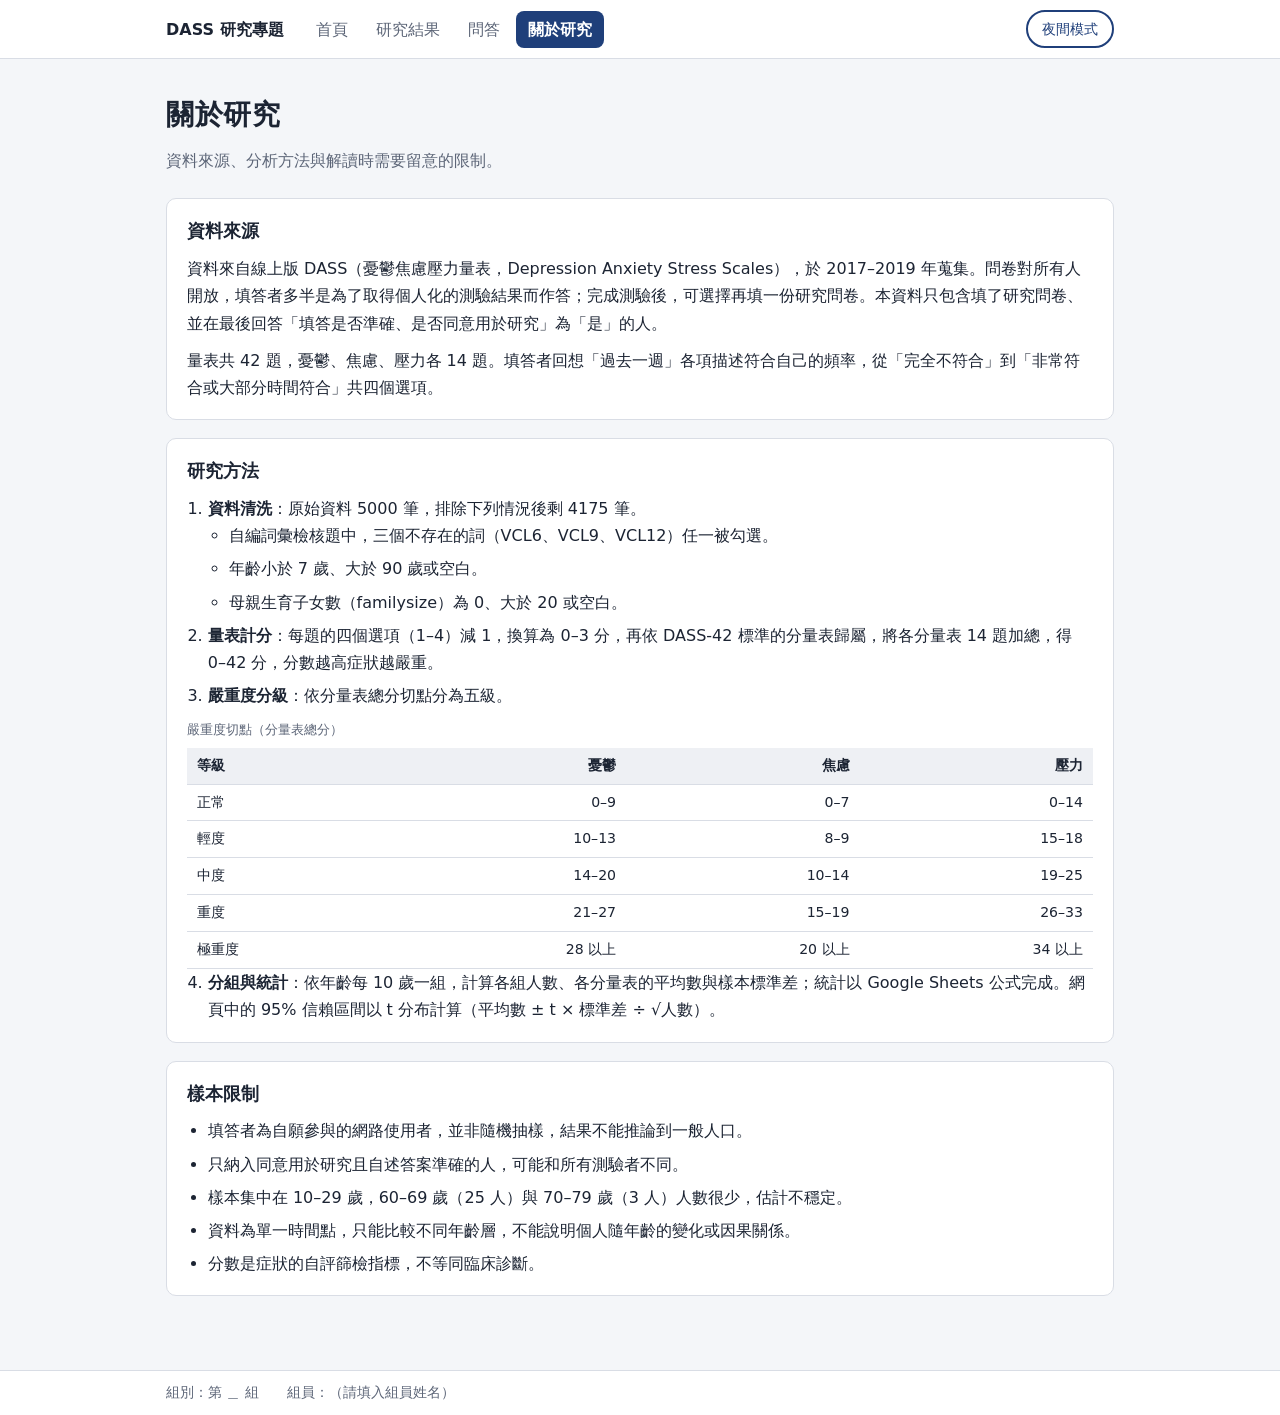
==== about.html @ f962d0a9 "網站改為多分頁格式" ====
<!DOCTYPE html>
<html lang="zh-Hant">
<head>
<meta charset="UTF-8">
<meta name="viewport" content="width=device-width, initial-scale=1">
<title>關於研究｜年齡與憂鬱、焦慮、壓力的關係</title>
<link rel="stylesheet" href="style.css">
</head>
<body>
<header class="site">
  <div class="site-in">
    <a class="brand" href="index.html">DASS 研究專題</a>
    <nav aria-label="主要導覽"><a href="index.html">首頁</a><a href="results.html">研究結果</a><a href="ask.html">問答</a><a href="about.html" aria-current="page">關於研究</a></nav>
    <button type="button" id="themeBtn" aria-pressed="false">夜間模式</button>
  </div>
</header>
<main>
<h1>關於研究</h1>
<p class="lead">資料來源、分析方法與解讀時需要留意的限制。</p>

<section class="card prose">
  <h2>資料來源</h2>
  <p>資料來自線上版 DASS（憂鬱焦慮壓力量表，Depression Anxiety Stress Scales），於 2017–2019 年蒐集。問卷對所有人開放，填答者多半是為了取得個人化的測驗結果而作答；完成測驗後，可選擇再填一份研究問卷。本資料只包含填了研究問卷、並在最後回答「填答是否準確、是否同意用於研究」為「是」的人。</p>
  <p>量表共 42 題，憂鬱、焦慮、壓力各 14 題。填答者回想「過去一週」各項描述符合自己的頻率，從「完全不符合」到「非常符合或大部分時間符合」共四個選項。</p>
</section>

<section class="card prose">
  <h2>研究方法</h2>
  <ol>
    <li><b>資料清洗</b>：原始資料 5000 筆，排除下列情況後剩 4175 筆。
      <ul>
        <li>自編詞彙檢核題中，三個不存在的詞（VCL6、VCL9、VCL12）任一被勾選。</li>
        <li>年齡小於 7 歲、大於 90 歲或空白。</li>
        <li>母親生育子女數（familysize）為 0、大於 20 或空白。</li>
      </ul>
    </li>
    <li><b>量表計分</b>：每題的四個選項（1–4）減 1，換算為 0–3 分，再依 DASS-42 標準的分量表歸屬，將各分量表 14 題加總，得 0–42 分，分數越高症狀越嚴重。</li>
    <li><b>嚴重度分級</b>：依分量表總分切點分為五級。</li>
  </ol>
  <div class="tbl">
    <table>
      <caption>嚴重度切點（分量表總分）</caption>
      <thead><tr><th>等級</th><th>憂鬱</th><th>焦慮</th><th>壓力</th></tr></thead>
      <tbody>
        <tr><td>正常</td><td>0–9</td><td>0–7</td><td>0–14</td></tr>
        <tr><td>輕度</td><td>10–13</td><td>8–9</td><td>15–18</td></tr>
        <tr><td>中度</td><td>14–20</td><td>10–14</td><td>19–25</td></tr>
        <tr><td>重度</td><td>21–27</td><td>15–19</td><td>26–33</td></tr>
        <tr><td>極重度</td><td>28 以上</td><td>20 以上</td><td>34 以上</td></tr>
      </tbody>
    </table>
  </div>
  <ol start="4">
    <li><b>分組與統計</b>：依年齡每 10 歲一組，計算各組人數、各分量表的平均數與樣本標準差；統計以 Google Sheets 公式完成。網頁中的 95% 信賴區間以 t 分布計算（平均數 ± t × 標準差 ÷ √人數）。</li>
  </ol>
</section>

<section class="card prose">
  <h2>樣本限制</h2>
  <ul>
    <li>填答者為自願參與的網路使用者，並非隨機抽樣，結果不能推論到一般人口。</li>
    <li>只納入同意用於研究且自述答案準確的人，可能和所有測驗者不同。</li>
    <li>樣本集中在 10–29 歲，60–69 歲（25 人）與 70–79 歲（3 人）人數很少，估計不穩定。</li>
    <li>資料為單一時間點，只能比較不同年齡層，不能說明個人隨年齡的變化或因果關係。</li>
    <li>分數是症狀的自評篩檢指標，不等同臨床診斷。</li>
  </ul>
</section>
</main>
<footer class="site-foot">
  <div class="site-in">
    <span>組別：第 ＿ 組</span>
    <span>組員：（請填入組員姓名）</span>
  </div>
</footer>
<script>
(function(){
  var t='';try{t=localStorage.getItem('dass-theme')||''}catch(e){}
  if(t!=='light'&&t!=='dark')t=matchMedia('(prefers-color-scheme: dark)').matches?'dark':'light';
  var b=document.getElementById('themeBtn');
  function ap(x){t=x;document.documentElement.dataset.theme=x;b.setAttribute('aria-pressed',x==='dark')}
  b.addEventListener('click',function(){var x=t==='dark'?'light':'dark';try{localStorage.setItem('dass-theme',x)}catch(e){}ap(x)});
  ap(t);
})();
</script>
</body>
</html>
---- style.css ----
@charset "UTF-8";
:root{color-scheme:light;--ink:#1c2433;--mute:#5d6678;--line:#d9dde5;--bg:#f4f6f9;--card:#fff;--accent:#1f3f7a;--on:#fff;--grid:#e3e6ec;--th:#eef0f4;--tf:#f8f9fb;--gb:#c9ced8;--tipbg:#1c2433;--tipfg:#fff}
:root[data-theme="dark"]{color-scheme:dark;--ink:#e6eaf2;--mute:#a0a9bb;--line:#364055;--bg:#0f141d;--card:#171d29;--accent:#8fb0dc;--on:#101521;--grid:#2a3345;--th:#202838;--tf:#1c2331;--gb:#46526a;--tipbg:#e6eaf2;--tipfg:#101521}
*{box-sizing:border-box}
body{margin:0;display:flex;flex-direction:column;min-height:100vh;background:var(--bg);color:var(--ink);font-family:"Noto Sans TC","PingFang TC","Microsoft JhengHei",system-ui,sans-serif;line-height:1.7}
main{flex:1;width:100%;max-width:980px;margin:0 auto;padding:32px 16px 56px}
a:focus-visible,button:focus-visible{outline:3px solid #f2b134;outline-offset:2px}

/* 導覽列與頁尾 */
.site,.site-foot{background:var(--card)}
.site{border-bottom:1px solid var(--line)}
.site-foot{border-top:1px solid var(--line);color:var(--mute);font-size:.88rem}
.site-in{max-width:980px;margin:0 auto;padding:10px 16px;display:flex;flex-wrap:wrap;align-items:center;gap:8px 20px}
.brand{font-weight:700;color:var(--ink);text-decoration:none}
.site nav{display:flex;flex-wrap:wrap;gap:4px;margin-right:auto}
.site nav a{padding:5px 12px;border-radius:8px;color:var(--mute);text-decoration:none}
.site nav a:hover{background:var(--th)}
.site nav a[aria-current="page"]{background:var(--accent);color:var(--on);font-weight:600}
.site-foot .site-in{gap:4px 28px}
#themeBtn{font:inherit;font-size:.9rem;padding:5px 14px;border-radius:999px;border:2px solid var(--accent);background:var(--card);color:var(--accent);cursor:pointer;white-space:nowrap}
#themeBtn[aria-pressed="true"]{background:var(--accent);color:var(--on)}

/* 一般文字與卡片 */
h1{font-size:1.75rem;margin:0 0 8px;letter-spacing:.02em}
h2{font-size:1.1rem;margin:0 0 8px}
h3{font-size:.98rem;margin:0 0 6px}
.lead{margin:0 0 24px;color:var(--mute);max-width:48em}
.card{background:var(--card);border:1px solid var(--line);border-radius:10px;padding:18px 20px;margin-bottom:18px}
.prose p{margin:0 0 10px}
.prose ul,.prose ol{margin:0 0 10px;padding-left:1.3em}
.prose li{margin-bottom:6px}
.prose :last-child{margin-bottom:0}

/* 首頁 */
.stats,.entries{display:grid;grid-template-columns:repeat(auto-fit,minmax(220px,1fr));gap:14px;margin-bottom:24px}
.stat{background:var(--card);border:1px solid var(--line);border-radius:10px;padding:16px 20px}
.stat .num{font-size:2.2rem;font-weight:700;line-height:1.2;color:var(--accent);font-variant-numeric:tabular-nums}
.stat .cap{color:var(--mute);font-size:.9rem}
.entry{display:block;background:var(--card);border:1px solid var(--line);border-radius:10px;padding:16px 20px;color:inherit;text-decoration:none}
.entry:hover{border-color:var(--accent)}
.entry h3{font-size:1.05rem;color:var(--accent)}
.entry p{margin:0;color:var(--mute);font-size:.9rem}
.badge{display:inline-block;margin-left:8px;padding:0 8px;border-radius:999px;background:var(--th);color:var(--mute);font-size:.75rem;font-weight:400}

/* 問答頁 */
.soon{text-align:center;padding:56px 20px;border-style:dashed}
.soon .big{font-size:1.5rem;font-weight:700;margin-bottom:6px}
.soon p{margin:0;color:var(--mute)}

/* 研究結果頁：控制列 */
.bar{display:flex;flex-wrap:wrap;gap:16px 32px;align-items:flex-end}
.seg{display:inline-flex;border:1px solid var(--accent);border-radius:8px;overflow:hidden}
.seg button{font:inherit;font-size:.95rem;padding:7px 16px;border:0;background:var(--card);color:var(--accent);cursor:pointer}
.seg button[aria-pressed="true"]{background:var(--accent);color:var(--on)}
.seg button+button{border-left:1px solid var(--accent)}
.lg{font-size:.85rem;color:var(--mute);margin-bottom:4px}
.hint{font-size:.8rem;color:var(--mute)}
.tg{display:flex;gap:8px;flex-wrap:wrap}
.tb{font:inherit;font-size:.95rem;font-weight:600;padding:5px 18px;border-radius:999px;border:2px solid var(--c);background:var(--card);color:var(--c);cursor:pointer}
.tb[aria-pressed="true"]{background:var(--c);color:var(--on)}
.chip{display:inline-flex;align-items:center;gap:6px;margin-right:16px;font-size:.95rem}

/* 圖表 */
svg{width:100%;height:auto;display:block}
svg text{font-family:inherit;fill:var(--ink)}
.ax{font-size:12px;fill:var(--mute)}
.grid{stroke:var(--grid)}
.hit{cursor:pointer}
#tip{position:fixed;display:none;pointer-events:none;background:var(--tipbg);color:var(--tipfg);padding:6px 10px;border-radius:6px;font-size:13px;line-height:1.5;z-index:10;box-shadow:0 2px 8px rgba(0,0,0,.25)}

/* 表格 */
.tbl{overflow-x:auto}
table{border-collapse:collapse;width:100%;font-size:.88rem;font-variant-numeric:tabular-nums}
caption{text-align:left;color:var(--mute);font-size:.82rem;padding-bottom:6px}
th,td{border-bottom:1px solid var(--line);padding:6px 10px;text-align:right;white-space:nowrap}
th{background:var(--th);font-weight:600}
th:first-child,td:first-child{text-align:left}
td small{color:var(--mute);margin-left:6px}
th small{color:var(--mute);font-weight:400;margin-left:6px}
tfoot td{font-weight:600;background:var(--tf)}
.sb{font:inherit;font-weight:600;color:inherit;background:none;border:0;padding:0;cursor:pointer}
.sb .ar{margin-left:4px;font-size:.75em;color:var(--mute)}

/* 註解 */
.cols{display:grid;grid-template-columns:repeat(auto-fit,minmax(300px,1fr));gap:22px}
.cols ul{margin:0;padding-left:1.2em}
.cols li{margin-bottom:6px}
.warn{border-left:4px solid #e0a030;padding-left:14px}
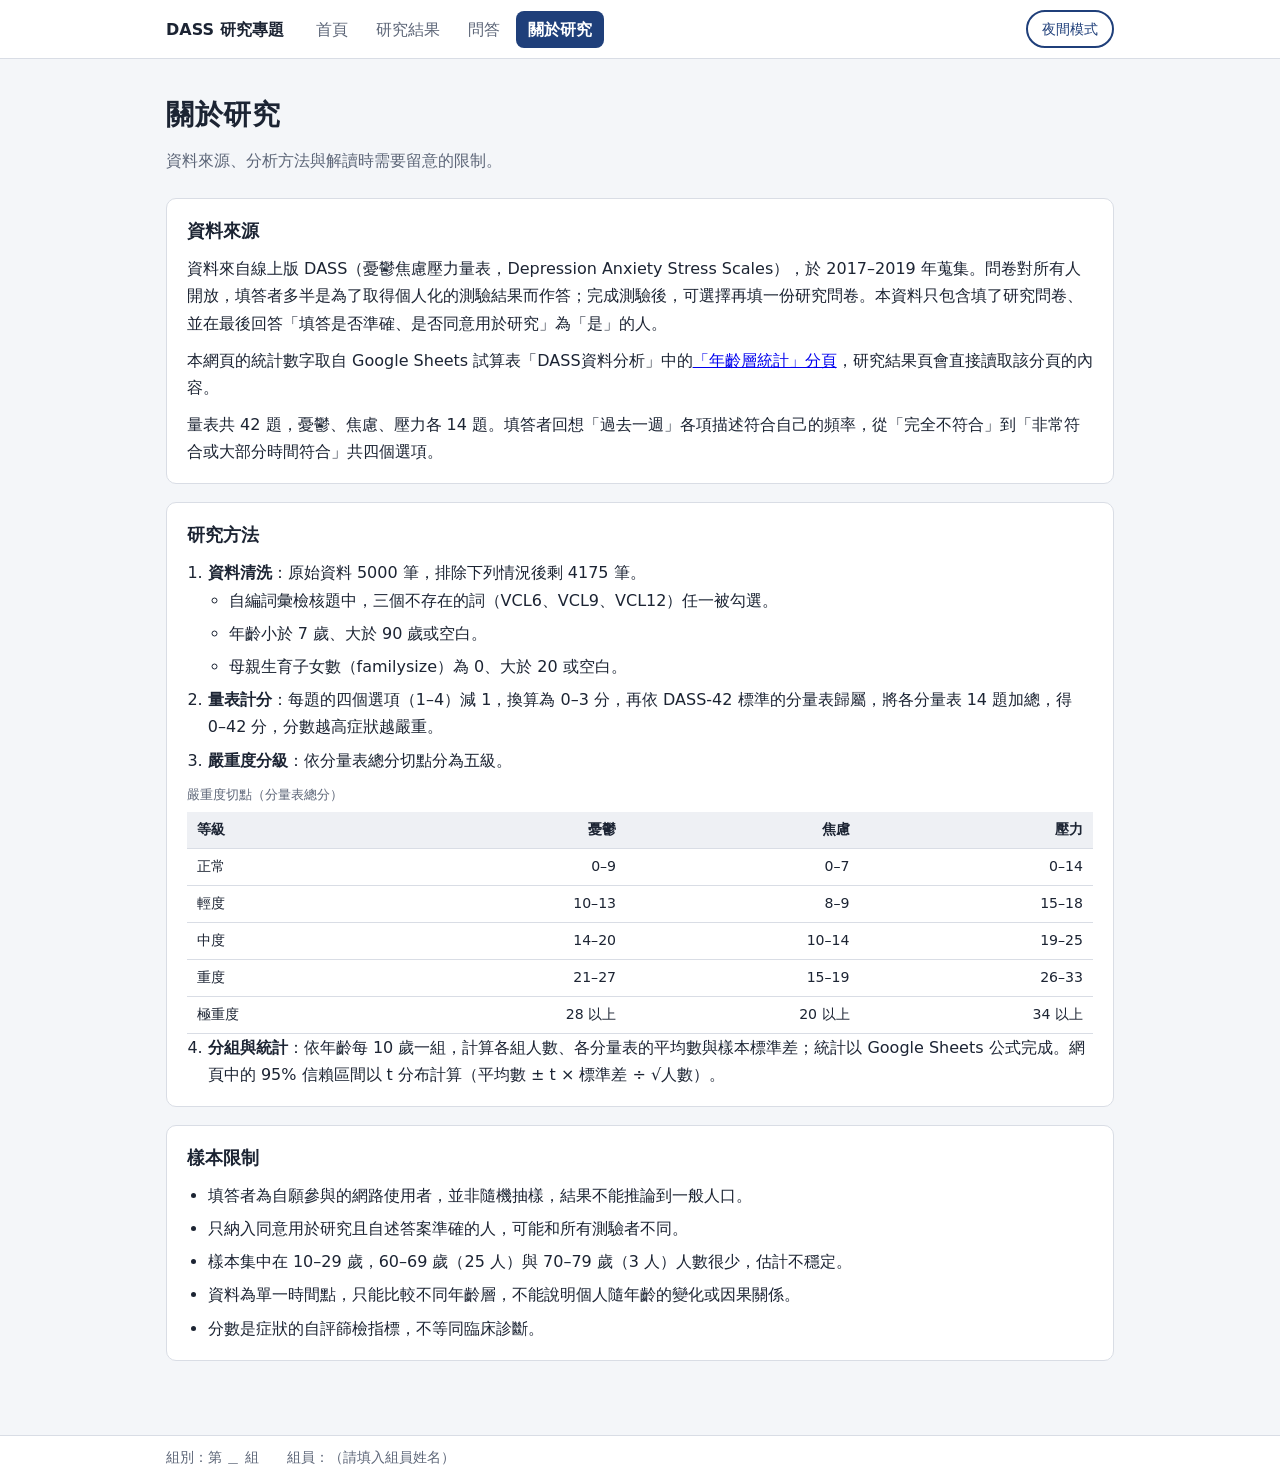
==== commit 64c9fbac: "Add files via upload" ====
--- a/about.html
+++ b/about.html
@@ -21,6 +21,7 @@
 <section class="card prose">
   <h2>資料來源</h2>
   <p>資料來自線上版 DASS（憂鬱焦慮壓力量表，Depression Anxiety Stress Scales），於 2017–2019 年蒐集。問卷對所有人開放，填答者多半是為了取得個人化的測驗結果而作答；完成測驗後，可選擇再填一份研究問卷。本資料只包含填了研究問卷、並在最後回答「填答是否準確、是否同意用於研究」為「是」的人。</p>
+  <p>本網頁的統計數字取自 Google Sheets 試算表「DASS資料分析」中的<a href="https://docs.google.com/spreadsheets/d/10Tjr8Lo3SLDC0klaZnX_5poqy36l6IQPWWgwfFNUyzY/edit?usp=sharing" target="_blank" rel="noopener">「年齡層統計」分頁</a>，研究結果頁會直接讀取該分頁的內容。</p>
   <p>量表共 42 題，憂鬱、焦慮、壓力各 14 題。填答者回想「過去一週」各項描述符合自己的頻率，從「完全不符合」到「非常符合或大部分時間符合」共四個選項。</p>
 </section>
 
